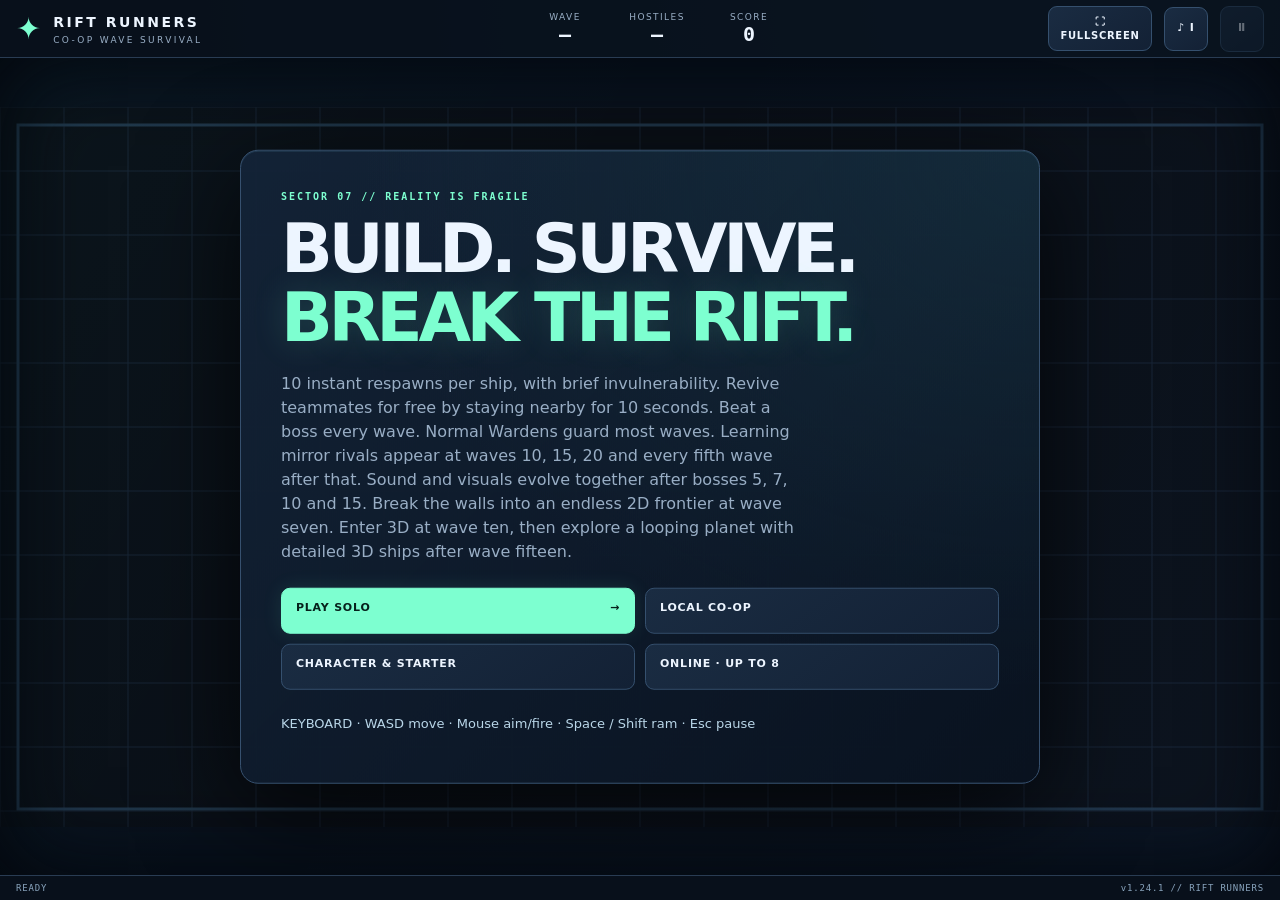
==== index.html @ 8b2f46fc "Restore classic and faceted 2D ship styles (v1.24.1) Restore the original simple neon circular Range" ====
<!doctype html>
<html lang="en">
<head>
  <meta charset="utf-8">
  <meta name="viewport" content="width=device-width,initial-scale=1,viewport-fit=cover">
  <meta name="theme-color" content="#080b12">
  <meta name="description" content="Rift Runners — a peer-to-peer twin-stick wave survival game.">
  <title>Rift Runners</title>
  <link rel="icon" type="image/svg+xml" href="data:image/svg+xml,%3Csvg xmlns='http://www.w3.org/2000/svg' viewBox='0 0 64 64'%3E%3Crect width='64' height='64' rx='14' fill='%23080b12'/%3E%3Cpath d='M32 7 48 25 39 29 51 48 33 40 22 56 23 37 7 32 25 25z' fill='%2368f7c2'/%3E%3C/svg%3E">
  <link rel="stylesheet" href="style.css?v=1.24.1">
</head>
<body>
  <main>
    <header>
      <div class="brand"><span class="mark">✦</span><div><b>RIFT RUNNERS</b><small>CO-OP WAVE SURVIVAL</small></div></div>
      <div class="hud">
        <div><span>WAVE</span><strong id="wave">—</strong></div>
        <div><span>HOSTILES</span><strong id="hostiles">—</strong></div>
        <div><span>SCORE</span><strong id="score">0</strong></div>
      </div>
      <button id="fullscreenBtn" aria-label="Enter fullscreen">⛶ FULLSCREEN</button>
      <button id="soundBtn" aria-label="Mute sound" aria-pressed="true">♪ ON</button>
      <button id="pauseBtn" class="icon" aria-label="Pause">Ⅱ</button>
    </header>

    <section class="stage">
      <canvas id="game" width="1280" height="720" aria-label="Rift Runners game arena"></canvas>
      <div class="scanlines"></div>

      <section id="menu" class="panel menu">
        <p class="eyebrow">SECTOR 07 // REALITY IS FRAGILE</p>
        <h1>BUILD. SURVIVE.<br><em>BREAK THE RIFT.</em></h1>
        <p class="lede">10 instant respawns per ship, with brief invulnerability. Revive teammates for free by staying nearby for 10 seconds. Beat a boss every wave. Normal Wardens guard most waves. Learning mirror rivals appear at waves 10, 15, 20 and every fifth wave after that. Sound and visuals evolve together after bosses 5, 7, 10 and 15. Break the walls into an endless 2D frontier at wave seven. Enter 3D at wave ten, then explore a looping planet with detailed 3D ships after wave fifteen.</p>
        <div class="actions">
          <button class="primary" data-action="solo">PLAY SOLO <span>→</span></button>
          <button data-action="local">LOCAL CO-OP</button>
          <button data-action="armory">CHARACTER & STARTER</button>
          <button data-action="online">ONLINE · UP TO 8</button>
        </div>
        <p class="touch-help">Left thumb: move · Right thumb: aim &amp; fire · Ram forward with a red front shield · 30s cooldown. Landscape recommended.</p><p id="inputHint">KEYBOARD · WASD move · Mouse aim/fire · Space / Shift ram · Esc pause</p><div class="controls"><span><kbd>WASD</kbd> MOVE</span><span><kbd>MOUSE</kbd> AIM + FIRE</span><span><kbd>SPACE</kbd> RAM</span></div>
      </section>

      <section id="armory" class="panel armory hidden">
        <button class="back" data-action="armory-done">← DONE</button>
        <p class="eyebrow">ONE WEAPON. BUILD YOUR RUN.</p><h2 id="armoryTitle">Your character</h2>
        <p id="profileInfo" class="muted"></p><div id="slots"></div>
        <button data-action="skills-preview">PREVIEW SKILL TREE</button>
        <button data-action="armory-player">SWITCH PLAYER (LOCAL)</button>
        <h3>Choose one starter weapon</h3><p class="muted">Find supply crates during waves. Collect green materials and XP, then buy weapons and passive items in the shop. Combine two matching weapons of the same rarity to upgrade them.</p><div id="weaponCards"></div>
      </section>
      <section id="shop" class="panel shop hidden">
        <div class="shop-head"><div><p class="eyebrow">FIELD EXCHANGE // WAVE CLEARED</p><h2 id="shopTitle"></h2></div><strong id="shopWallet"></strong></div>
        <div class="shop-layout">
          <aside class="shop-sidebar">
            <div class="shop-summary"><button data-action="skills" class="skill-entry">✦ SKILL TREE</button><p id="shopHint"></p><div id="levelChoices"></div></div>
            <div class="shop-toolbar"><p id="teamReady" role="status"></p><button id="buyLife">BUY LIFE</button><button id="reroll">REROLL</button><button id="switchShop">SWITCH PLAYER</button><button id="readyShop" class="primary">READY · NEXT WAVE</button></div>
          </aside>
          <div class="shop-browser"><nav class="shop-tabs" aria-label="Shop sections"><button id="tab-offers">MARKET</button><button id="tab-inventory">WEAPONS</button><button id="tab-items">AUGMENTS</button><button id="tab-stats">SHIP STATS</button></nav>
            <div class="shop-scroll">
              <section id="pane-offers"><p class="section-help">Two weapons + two augments. Lock offers to keep them. Effects scale with rarity.</p><div id="offers"></div></section>
              <section id="pane-inventory" class="hidden"><p class="section-help">Match weapon + rarity to combine. Six slots maximum. Full inventory? Matching purchases combine automatically.</p><div id="inventory"></div></section>
              <section id="pane-stats" class="hidden"><p class="section-help">Current stats for your selected ship. Choose level upgrades in the left panel.</p><p id="shopStats"></p></section>
              <section id="pane-items" class="hidden"><p class="section-help">Your installed augments. Bonuses stack up to their listed caps.</p><div id="itemList"></div></section>
            </div>
          </div>
        </div>
      </section>
      <section id="skills" class="panel skill-panel hidden" aria-label="Skill tree">
        <div class="tree-head"><button data-action="skill-close">← BACK</button><b>CONSTELLATION</b><strong id="treePoints"></strong><button id="treeZoomOut" aria-label="Zoom out">−</button><button id="treeZoomIn" aria-label="Zoom in">+</button><button id="treeCenter">CENTER</button></div>
        <div class="tree-layout"><div id="treeMap" tabindex="0" aria-label="Pan the skill tree"><div id="treeSpace"><div id="treeWorld"><svg id="treeLines" viewBox="0 0 1200 960" aria-hidden="true"></svg></div></div></div>
        <aside class="tree-detail"><p class="eyebrow">CHOOSE YOUR PATH</p><h2 id="treeName"></h2><p id="treeDescription"></p><p id="treeRequirement"></p><button id="treeUnlock" class="primary">UNLOCK</button><p id="treeHint" class="small-print"></p></aside></div>
      </section>
      <div id="loadoutHud" aria-live="off"></div>
      <div id="bossHud" class="hidden"><b id="bossName">RIFT WARDEN</b><progress id="bossBar" value="1" max="1" aria-label="Boss health"></progress></div>
      <section id="lobby" class="panel lobby hidden">
        <button class="back" data-action="back">← BACK</button>
        <p class="eyebrow">DIRECT LINK</p><h2>Up to 8-player co-op</h2>
        <p class="muted">Share one room password with up to seven friends. The host taps START RUN when everyone is here.</p>
        <label class="room-label" for="roomPassword">Room password</label>
        <input id="roomPassword" autocomplete="off" autocapitalize="none" spellcheck="false" maxlength="64" placeholder="Host generates one, or enter your friend's">
        <div class="role-pick">
          <button class="primary" data-action="host">HOST ROOM</button>
          <button data-action="join">JOIN ROOM</button>
          <button data-action="copy">COPY</button>
        </div>
        <p id="crewList" class="muted" aria-live="polite"></p><button id="startRoom" class="primary hidden" data-action="start-room">START RUN</button>
        <p id="netStatus" class="status" role="status" aria-live="polite">Choose Host or Join.</p>
        <pre id="netDetails" style="font:12px/1.5 monospace;white-space:pre-wrap;max-height:90px;overflow:auto" aria-live="polite"></pre><p class="muted small-print">Use a game-only password, never an account password. Join before the run starts. If disconnected, choose JOIN ROOM with the same password in this tab to reclaim your ship. Host migration is automatic while teammates remain online. PeerJS provides matchmaking; browsers connect using WebRTC. Some networks may still block the connection.</p>
      </section>

      <section id="upgrade" class="panel upgrade hidden"><p class="eyebrow">WAVE CLEARED</p><h2>Choose an upgrade</h2><p id="upgradeHint"></p><div id="cards"></div></section>
      <section id="gameover" class="panel gameover hidden"><p class="eyebrow">SIGNAL LOST</p><h2>Run over</h2><p id="finalScore"></p><button class="primary" data-action="restart">RUN IT BACK</button><button data-action="back">MAIN MENU</button></section>
      <div id="respawnControls" class="respawn-controls hidden"></div>
      <div id="toast" class="toast hidden"></div>
      <div id="touch" class="touch hidden"><div class="stick" id="moveStick" aria-label="Movement stick"><i></i><span>MOVE</span></div><div class="stick fire" id="aimStick" aria-label="Aim and fire stick"><i></i><span>AIM / FIRE</span></div><button id="dashTouch">RAM</button></div>
    </section>
    <footer><span id="mode">READY</span><span>v1.24.1 // RIFT RUNNERS</span></footer>
  </main>
  <script src="skill-tree.js?v=1.24.1"></script>
  <script src="skill-ui.js?v=1.24.1"></script>
  <script src="sphere-world.js?v=1.24.1"></script>
  <script src="progression.js?v=1.24.1"></script>
  <script src="rift-frontier.js?v=1.24.1"></script>
  <script src="rift-visuals.js?v=1.24.1"></script>
  <script src="rift-models.js?v=1.24.1"></script>
  <script src="rift-3d.js?v=1.24.1"></script>
  <script src="fullscreen.js?v=1.24.1"></script>
  <script src="gamepad.js?v=1.24.1"></script>
  <script src="network-visuals.js?v=1.24.1"></script>
  <script src="arcade-feedback.js?v=1.24.1"></script>
  <script src="combat-grid.js?v=1.24.1"></script>
  <script src="game.js?v=1.24.1"></script>
</body>
</html>
---- style.css ----
/* Afterburn interface: safe areas, independent scrolling, landscape-first shop. */
:root{--bg:#070b13;--panel:#0e1929;--line:#293c53;--mint:#7dffd0;--cyan:#69cfff;--muted:#99aec5;--text:#edf5ff;--amber:#ffd180;--red:#ff637d;color-scheme:dark}
*{box-sizing:border-box}html,body{margin:0;height:100%;overflow:hidden;background:var(--bg);color:var(--text);font-family:Inter,ui-sans-serif,system-ui,sans-serif}
body{height:100dvh;overscroll-behavior:none}main{width:100%;height:100%;display:flex;flex-direction:column;background:radial-gradient(ellipse at 80% 0,#163146,transparent 65%)}
header,footer{display:flex;align-items:center;flex:none;gap:12px;padding-left:max(16px,env(safe-area-inset-left));padding-right:max(16px,env(safe-area-inset-right));background:#08111ce8;border-bottom:1px solid var(--line)}
header{height:58px}.brand{display:flex;gap:12px;align-items:center;min-width:250px}.mark{color:var(--mint);font-size:30px}.brand b{letter-spacing:.18em;font-size:14px}.brand small{display:block;font-size:9px;letter-spacing:.26em;color:var(--muted);margin-top:4px}.hud{flex:1;display:flex;justify-content:center;gap:36px}.hud div{text-align:center;min-width:56px}.hud span{display:block;font-size:9px;color:var(--muted);letter-spacing:.16em}.hud strong{font:700 20px ui-monospace,monospace}.icon{padding:0;width:44px;height:44px}
footer{height:25px;border-top:1px solid var(--line);border-bottom:0;justify-content:space-between;font:9px ui-monospace,monospace;color:#89a4bd;letter-spacing:.09em}
.stage{position:relative;flex:1;min-height:0;overflow:hidden;background:#09121e}canvas{position:absolute;inset:0;width:100%;height:100%;object-fit:contain;touch-action:none;cursor:crosshair}.scanlines{position:absolute;inset:0;pointer-events:none;background:linear-gradient(120deg,#40ffd006,transparent 40%,#548aff08);box-shadow:inset 0 0 90px #02060c}
.panel{position:absolute;z-index:3;left:50%;top:50%;transform:translate(-50%,-50%);width:min(680px,94%);max-height:calc(100% - 20px);overflow-y:auto;padding:28px;border:1px solid #36506e;border-radius:18px;background:linear-gradient(135deg,#132337f5,#09121ffb);box-shadow:0 25px 100px #000b,inset 0 1px #7fd8ff20;scrollbar-width:thin;scrollbar-color:#52718a #0b1522}
h1,h2,h3,p{margin-top:0}h2{font-size:28px;margin-bottom:12px;letter-spacing:-.04em}h3{font-size:15px}p{line-height:1.5}.eyebrow{color:var(--mint);font:700 10px ui-monospace,monospace;letter-spacing:.2em;margin-bottom:12px}.muted,.lede,.section-help{color:var(--muted)}.small-print,.section-help{font-size:12px}.menu{width:min(800px,94%);padding:40px;background:radial-gradient(ellipse at 100% 0,#265b6940,transparent 60%),linear-gradient(135deg,#132337f5,#09121ffb)}.menu h1{font-size:clamp(32px,5.4vw,68px);line-height:1.02;letter-spacing:-.065em;margin:12px 0 20px}.menu h1 em{font-style:normal;color:var(--mint);text-shadow:0 0 35px #75ffd22b}.lede{max-width:520px}.actions{display:grid;grid-template-columns:1fr 1fr;gap:10px;margin:24px 0}.actions button{text-align:left;display:flex;justify-content:space-between}
button{min-height:46px;border:1px solid #35506e;border-radius:9px;padding:12px 14px;background:linear-gradient(145deg,#1a2c42,#132135);color:var(--text);font:700 11px/1.35 system-ui;letter-spacing:.07em;cursor:pointer;touch-action:manipulation}button:hover{border-color:var(--mint);background:#1c3a43}button:focus-visible,summary:focus-visible{outline:2px solid var(--cyan);outline-offset:2px}button:disabled{opacity:.4;cursor:default}button.primary{color:#06211b;background:var(--mint);border-color:var(--mint);box-shadow:0 0 20px #67ffd01a}.selected{border-color:var(--mint)!important;background:#184039!important}.back{background:transparent;border:0;min-height:44px;padding:8px 0;margin-bottom:8px}.controls{display:flex;gap:20px;color:var(--muted);font-size:10px}.controls kbd{color:var(--text);padding:4px;border:1px solid #35506e;border-radius:4px}.touch-help{display:none;color:var(--muted);font-size:12px}.hidden{display:none!important}
.armory{width:min(980px,95%)}#slots,#weaponCards{display:grid;grid-template-columns:repeat(2,minmax(0,1fr));gap:10px;margin:12px 0 18px}#slots button,#weaponCards button{text-align:left;min-height:72px}#slots span,#slots small,#weaponCards span{display:block;margin-top:6px;line-height:1.4;font-weight:400;color:var(--muted)}#slots small{font-size:10px}#weaponCards b{display:block}
.room-label{display:block;font-size:13px;margin-bottom:8px}#roomPassword{width:100%;min-height:48px;padding:12px;border:1px solid #52718a;border-radius:9px;background:#07111d;color:var(--mint);font:16px ui-monospace,monospace}.role-pick{display:flex;gap:8px;flex-wrap:wrap;margin:14px 0}.role-pick button{flex:1}.status{color:var(--amber);border-left:2px solid var(--amber);padding-left:12px;font-size:14px}.gameover{text-align:center}.gameover button{margin:5px}
.shop{width:min(1100px,96%);height:min(760px,calc(100% - 20px));padding:0;overflow:hidden;display:flex;flex-direction:column}.shop-head{display:flex;align-items:center;justify-content:space-between;gap:12px;padding:18px 22px;background:#15283e;border-bottom:1px solid var(--line);flex:none}.shop-head h2{font-size:23px;margin:0}.shop-head .eyebrow{margin:0 0 6px;font-size:9px}#shopWallet{font:700 25px ui-monospace,monospace;color:var(--mint);white-space:nowrap}.shop-layout{display:grid;grid-template-columns:240px minmax(0,1fr);flex:1;min-height:0}.shop-sidebar{display:flex;flex-direction:column;min-height:0;background:#0b1726;border-right:1px solid var(--line)}.shop-summary{flex:1;min-height:0;overflow:auto;padding:16px}#shopHint{font-size:12px;color:#b9cde0}details{font-size:11px;margin-bottom:12px}summary{min-height:40px;display:flex;align-items:center;cursor:pointer;color:var(--cyan);letter-spacing:.1em}#shopStats{font:11px/1.7 ui-monospace,monospace;color:var(--muted)}
#levelChoices{display:grid;gap:8px}#levelChoices button{font-size:11px;line-height:1.45;text-align:left;border-color:#467d73}.shop-toolbar{flex:none;display:grid;grid-template-columns:1fr 1fr;gap:6px;padding:10px;border-top:1px solid var(--line);background:#12233a}#teamReady{grid-column:1/-1;margin:0;color:var(--cyan);font-size:10px}#readyShop{grid-column:1/-1}.shop-toolbar button{padding:8px;font-size:10px}.shop-browser{display:flex;flex-direction:column;min-height:0}.shop-tabs{display:flex;padding:10px 14px;gap:8px;background:#0c1726;flex:none;border-bottom:1px solid var(--line)}.shop-tabs button{flex:1}.shop-scroll{overflow-y:auto;padding:16px;min-height:0;flex:1;scrollbar-width:thin}.section-help{margin-bottom:12px}#offers,#inventory,#itemList{display:grid;grid-template-columns:repeat(2,minmax(0,1fr));gap:10px}.shop-card{position:relative;min-width:0;background:linear-gradient(145deg,#1a2d43,#101d2e);border:1px solid #36506e;border-top-width:3px;border-radius:10px;padding:14px;line-height:1.6;font-size:12px}.shop-card p{margin:0 0 12px;min-height:54px;white-space:normal}.shop-card button{margin:2px;padding:9px;font-size:10px}.shop-card button:first-of-type{color:var(--mint)}#pane-items .shop-card{min-height:95px}
#loadoutHud{position:absolute;top:8px;left:50%;transform:translateX(-50%);max-width:calc(100% - 32px);padding:7px 12px;border:1px solid #3a59755c;border-radius:20px;background:#06101cdc;color:#d2e9f7;font:11px ui-monospace,monospace;white-space:nowrap;pointer-events:none;z-index:2}#loadoutHud:empty{display:none}#bossHud{position:absolute;top:46px;left:30%;width:40%;text-align:center;color:#ffb0da;font:10px system-ui;pointer-events:none;z-index:2;padding:7px;background:#1d0e25d9;border-radius:7px}#bossBar{display:block;width:100%;height:8px;margin-top:5px;accent-color:#ff6bdd}#bossBar::-webkit-progress-value{background:#ff6bdd}#bossBar::-webkit-progress-bar{background:#332139}
.touch{display:none;position:absolute;inset:0;pointer-events:none;z-index:2}.stick{position:absolute;left:max(22px,env(safe-area-inset-left));bottom:max(18px,env(safe-area-inset-bottom));width:112px;height:112px;border:1px solid #7dffd06b;border-radius:50%;background:radial-gradient(circle,#18384c99,#0c1b3380);box-shadow:inset 0 0 25px #67ffd015;pointer-events:auto;touch-action:none;user-select:none}.stick.fire{left:auto;right:max(22px,env(safe-area-inset-right));border-color:#69cfff7a}.stick i{position:absolute;width:40%;height:40%;left:30%;top:30%;border-radius:50%;background:#91d8e85c;border:1px solid #9cfff773;pointer-events:none}.stick span{position:absolute;top:calc(100% + 3px);left:0;width:100%;text-align:center;color:#a4c5d5;font:8px system-ui;letter-spacing:.14em;pointer-events:none}#dashTouch{position:absolute;right:max(46px,env(safe-area-inset-right));bottom:150px;width:64px;height:48px;padding:0;pointer-events:auto;touch-action:none;color:var(--cyan);background:#0f293bdf}.toast{position:absolute;bottom:24px;left:50%;transform:translateX(-50%);padding:12px;background:#10293a;border:1px solid var(--mint);z-index:5}
@media(any-pointer:coarse){.touch.active{display:block!important}.touch-help{display:block}.controls{display:none}}
@media(max-width:700px) and (orientation:portrait){header{padding-inline:10px}.brand{min-width:0}.brand small,.mark{display:none}.brand b{font-size:10px}.hud{gap:6px}.hud div{min-width:42px}.hud div:nth-child(2){display:none}.shop-head{padding:10px}.shop-head h2{font-size:17px}.shop-layout{grid-template-columns:1fr;grid-template-rows:auto minmax(0,1fr)}.shop-sidebar{display:grid;grid-template-columns:1fr 145px;max-height:180px;border-right:0;border-bottom:1px solid var(--line)}.shop-summary{padding:10px}.shop-toolbar{border-top:0}.shop-tabs{padding:6px}.shop-scroll{padding:10px}#offers,#inventory,#itemList{grid-template-columns:1fr}#loadoutHud{font-size:9px}#bossHud{left:18%;width:64%}footer{font-size:8px}.panel{padding:18px}.shop{padding:0}}
@media(orientation:landscape) and (max-height:540px){header{height:38px;padding-inline:max(12px,env(safe-area-inset-left));gap:10px}.brand{min-width:150px}.brand b{font-size:11px}.brand small,.mark{display:none}.hud{gap:24px}.hud strong{font-size:16px}.hud span{font-size:8px}.icon{min-height:32px;height:32px;width:38px}footer{height:16px;font-size:8px;padding-bottom:env(safe-area-inset-bottom)}.panel{max-height:calc(100% - 8px);border-radius:12px;padding:16px 22px}.menu{display:grid;grid-template-columns:1fr 1fr;column-gap:24px;width:min(950px,96%);align-items:center}.menu .eyebrow{grid-column:1;margin-bottom:6px}.menu h1{grid-column:1;font-size:clamp(26px,4.5vw,42px);margin:0;grid-row:2}.menu .lede{grid-column:1;font-size:11px;margin:8px 0}.menu .actions{grid-column:2;grid-row:1/4;margin:0;gap:8px}.menu .actions button{min-height:48px;padding:10px;font-size:10px}.menu .controls,.menu .touch-help{grid-column:1/-1;font-size:10px;margin:8px 0 0}.shop{padding:0;height:calc(100% - 8px);width:calc(100% - max(16px,env(safe-area-inset-left)) - max(16px,env(safe-area-inset-right)))}.shop-head{padding:8px 12px}.shop-head h2{font-size:16px}.shop-head .eyebrow{font-size:8px;margin-bottom:3px}#shopWallet{font-size:20px}.shop-layout{grid-template-columns:190px minmax(0,1fr)}.shop-summary{padding:9px}#shopHint{font-size:10px;margin-bottom:5px}summary{min-height:32px}.shop-toolbar{padding:6px}.shop-toolbar button{min-height:42px}.shop-tabs{padding:5px 8px;gap:6px}.shop-tabs button{min-height:40px;font-size:10px}.shop-scroll{padding:8px}.section-help{font-size:10px;margin-bottom:8px}.shop-card{padding:9px;font-size:11px}.shop-card p{min-height:40px;margin-bottom:6px}.shop-card button{min-height:42px;padding:7px}#offers,#inventory,#itemList{gap:8px}#levelChoices button{min-height:44px;padding:7px;font-size:10px}.stick{width:88px;height:88px;bottom:max(14px,env(safe-area-inset-bottom))}.stick.fire{right:max(18px,env(safe-area-inset-right))}.stick:not(.fire){left:max(18px,env(safe-area-inset-left))}#dashTouch{bottom:112px;right:max(34px,env(safe-area-inset-right));width:58px;height:44px;min-height:44px}#loadoutHud{top:4px;padding:4px 10px;font-size:9px}#bossHud{top:30px;left:34%;width:32%;font-size:9px;padding:4px}.armory{width:96%}.armory #slots{grid-template-columns:repeat(4,minmax(0,1fr))}.armory #weaponCards{grid-template-columns:repeat(5,minmax(0,1fr))}.armory #slots button,.armory #weaponCards button{padding:9px;font-size:10px}.armory p{font-size:11px}.armory h2{font-size:20px}.lobby{width:min(800px,94%)}.lobby h2{font-size:20px}.lobby .muted{font-size:11px}.lobby .small-print{font-size:10px}}
@media(prefers-reduced-motion:reduce){*{scroll-behavior:auto!important}}
.edition-link{display:inline-flex;align-items:center;min-height:44px;color:#9acfff;font:700 10px system-ui;letter-spacing:.08em;text-decoration:none}.edition-link:hover{color:#d7f8ff}.edition-links{display:flex;gap:20px;flex-wrap:wrap}.rift-evolved header,.rift-evolved footer{background:linear-gradient(90deg,#142c43,#281b40);border-color:#8e8eff77}.rift-evolved .panel{border-color:#9ba3ff;background:linear-gradient(130deg,#19314cf5,#261b3efb)}.rift-evolved .shop-head{background:linear-gradient(90deg,#21455c,#382953)}.rift-evolved .shop-card{box-shadow:inset 0 0 24px #a4d9ff0b}.rift-evolved .stick{border-color:#bad3ff;box-shadow:0 0 18px #82b4ff30}.rift-evolved #loadoutHud{border-color:#bfaaff88;color:#d2f9ff}.rift-evolved .brand b{color:#cbeeff}@media(orientation:landscape) and (max-height:540px){.menu>.edition-link,.menu>.edition-links{grid-column:1/-1;margin-top:3px}.edition-link{min-height:32px;font-size:9px}.edition-links{gap:16px}}
/* Keep all shop sections reachable on short, touch-screen viewports. */
.shop-tabs button{min-width:0;padding-inline:6px;min-height:44px;font-size:10px}
.shop-summary,.shop-scroll{touch-action:pan-y;overscroll-behavior:contain}
#pane-stats #shopStats{font-size:14px;line-height:2;color:var(--text);overflow-wrap:anywhere}
#crewList{font-size:12px;max-height:76px;overflow-y:auto;line-height:1.7;margin:8px 0;touch-action:pan-y}#startRoom{width:100%;margin-bottom:10px;min-height:44px}.toast{max-width:calc(100% - 24px);width:max-content;text-align:center;font-size:12px;pointer-events:none}#teamReady{overflow-wrap:anywhere}
#skills.skill-panel{width:96%;height:calc(100% - 10px);padding:0;overflow:hidden;display:flex;flex-direction:column}.tree-head{display:flex;align-items:center;gap:8px;padding:8px;border-bottom:1px solid var(--line)}.tree-head b{font-size:12px;color:var(--mint)}.tree-head strong{margin-left:auto;font:12px monospace;white-space:nowrap}.tree-head button{padding:8px;min-width:44px;min-height:44px}.tree-layout{display:flex;min-height:0;flex:1}#treeMap{flex:1;min-width:0;overflow:auto;touch-action:pan-x pan-y;overscroll-behavior:contain;background:radial-gradient(ellipse,#152e45,#070d1a)}#treeSpace{position:relative}#treeWorld{position:absolute;left:0;top:0;width:1200px;height:960px;transform-origin:0 0}#treeLines{position:absolute;width:1200px;height:960px;pointer-events:none}#treeLines line{stroke:#364f69;stroke-width:4}#treeLines line.owned{stroke:#91ffd5;filter:drop-shadow(0 0 4px #7dffd0)}.tree-node{position:absolute;width:64px;height:64px;min-height:64px;border-radius:50%;padding:0;font-size:26px;border:2px solid #4f6176;background:#111c2e;color:#8297b0;touch-action:pan-x pan-y}.tree-node.ability{border-radius:16px;outline:3px solid #46576e}.tree-node.available{border-color:var(--node-color);color:var(--node-color);box-shadow:0 0 18px #75cfff33}.tree-node.owned{background:#1b5048;color:#e8fff5;border-color:var(--mint);box-shadow:0 0 18px #7dffd044}.tree-node.chosen{outline:3px solid white;outline-offset:5px}.tree-detail{width:260px;padding:18px;overflow:auto;border-left:1px solid var(--line);background:#0c192a}.tree-detail h2{font-size:22px}.tree-detail p{font-size:12px;line-height:1.6}.tree-detail button{width:100%;margin-bottom:14px}.skill-entry{width:100%;margin-bottom:10px;border-color:#9f82d5;color:#e6c6ff}@media(orientation:landscape) and (max-height:540px){.tree-head{padding:4px;gap:5px}.tree-head b{display:none}.tree-detail{width:190px;padding:10px}.tree-detail h2{font-size:17px}.tree-detail p{font-size:10px;margin-bottom:8px}}@media(orientation:portrait) and (max-width:700px){.tree-head b{display:none}.tree-head{gap:3px;padding:4px}.tree-head button{font-size:9px}.tree-layout{flex-direction:column}.tree-detail{width:100%;max-height:230px;border-left:0;border-top:1px solid var(--line);padding:12px}#treeMap{min-height:170px}.tree-detail h2{font-size:18px;margin-bottom:6px}}

/* Level choices use the whole panel before the market becomes available. */
.shop.level-pending .shop-browser{display:none}
.shop.level-pending .shop-layout{display:flex}
.shop.level-pending .shop-sidebar{width:100%;border:0}
.shop.level-pending .shop-summary{padding:18px 24px}
.shop.level-pending #shopHint{font-size:18px;color:#e5f5ff;margin:4px 0 16px}
.shop.level-pending #levelChoices{grid-template-columns:repeat(3,minmax(0,1fr));gap:14px}
.shop.level-pending #levelChoices button{font-size:18px;line-height:1.5;min-height:110px;padding:18px;background:linear-gradient(135deg,#205246,#17324d);border:2px solid #76d8bc}
.shop.level-pending .skill-entry{width:auto;float:right;margin-left:12px;font-size:14px}
.shop.level-pending .shop-toolbar{display:none}
#fullscreenBtn{margin-left:auto;min-height:44px;padding:8px;font-size:11px}#fullscreenBtn[hidden]{display:none!important}
:fullscreen main{width:100%;height:100dvh;max-width:none;margin:0;border:0}
@media(orientation:landscape) and (max-height:540px){
 .shop.level-pending .shop-summary{padding:10px 14px}
 .shop.level-pending #shopHint{font-size:16px;margin-bottom:10px}
 .shop.level-pending #levelChoices button{font-size:16px;min-height:100px;padding:12px}
 .shop.level-pending .skill-entry{font-size:12px;min-height:44px}
 .tree-detail p{font-size:13px}.tree-detail h2{font-size:20px}
 #fullscreenBtn{font-size:10px;min-height:32px}.brand{min-width:0}
}
@media(orientation:portrait) and (max-width:700px){
 .shop.level-pending .shop-sidebar{display:flex;max-height:none}
 .shop.level-pending #levelChoices{grid-template-columns:1fr}
 .shop.level-pending #levelChoices button{min-height:80px;font-size:18px}
 .shop.level-pending .skill-entry{float:none;width:100%}
 #fullscreenBtn{font-size:9px}.hud{gap:4px}
}

#inputHint{font-size:13px;line-height:1.6;color:#b9d6e8;grid-column:1/-1;margin:8px 0}
.menu .controls{display:none}
html[data-input="gamepad"] .touch,html[data-input="keyboard"] .touch{display:none!important}
html[data-input="gamepad"] button:focus{outline:3px solid #fff;outline-offset:3px;box-shadow:0 0 20px #7dffd066}
@media(any-pointer:coarse){html:not([data-input="gamepad"]):not([data-input="keyboard"]) #inputHint{display:none}}
@media(orientation:landscape) and (max-height:540px){#inputHint{font-size:11px;margin:5px 0}}

.respawn-controls{position:absolute;z-index:35;bottom:90px;left:50%;transform:translateX(-50%);width:min(94%,560px);display:grid;gap:6px;padding:10px;background:#091825ed;border:1px solid #68f7c2;border-radius:12px;text-align:center}.respawn-controls button{min-height:48px;background:#68f7c2;color:#061820;font-weight:800;font-size:15px}.respawn-controls span{color:#d2e7ed;font-size:13px}.respawn-controls.hidden{display:none}

#soundBtn{flex:none;min-width:44px;min-height:44px;padding:7px;font-size:11px} @media(orientation:landscape) and (max-height:540px){#soundBtn{min-height:32px;font-size:10px}} @media(max-width:420px){header{gap:5px}.brand b{letter-spacing:.04em}#fullscreenBtn{font-size:8px;padding:4px}.hud div{min-width:30px}#soundBtn{font-size:10px;padding:4px}}

/* Keep Safari rotation text sizing stable and prevent gameplay/menu double-tap zoom. */
html{-webkit-text-size-adjust:100%;text-size-adjust:100%}
main{touch-action:pan-x pan-y;min-width:0}
.shop-head h2,.shop-summary,.shop-sidebar,.shop-head{min-width:0;overflow-wrap:anywhere}
.shop-summary{overflow-x:hidden}
#levelChoices button{width:100%;min-width:0;white-space:normal;overflow-wrap:anywhere;touch-action:pan-y}
#fullscreenBtn{flex-shrink:0;max-width:104px;font-size:10px;padding:8px}
@media(max-width:700px) and (orientation:portrait){
 header{gap:6px}.brand{flex:1;min-width:0}.hud{flex:0;gap:4px}
 .shop.level-pending .shop-summary{padding:12px}
 .shop.level-pending #levelChoices{gap:10px}
 .shop.level-pending #levelChoices button{font-size:16px;min-height:72px;padding:12px}
 .shop.level-pending #shopHint{font-size:16px}
}

.ship-preview{display:block;width:100%;height:80px;fill:#153246;stroke:#7dffd0;stroke-width:2}.ship-preview path{fill:#d8ffff;stroke:none}#slots button:disabled .ship-preview{stroke:#7890a5}#slots button.selected .ship-preview{filter:drop-shadow(0 0 6px #7dffd088)}
.shop.level-pending .skill-entry{margin-left:0}
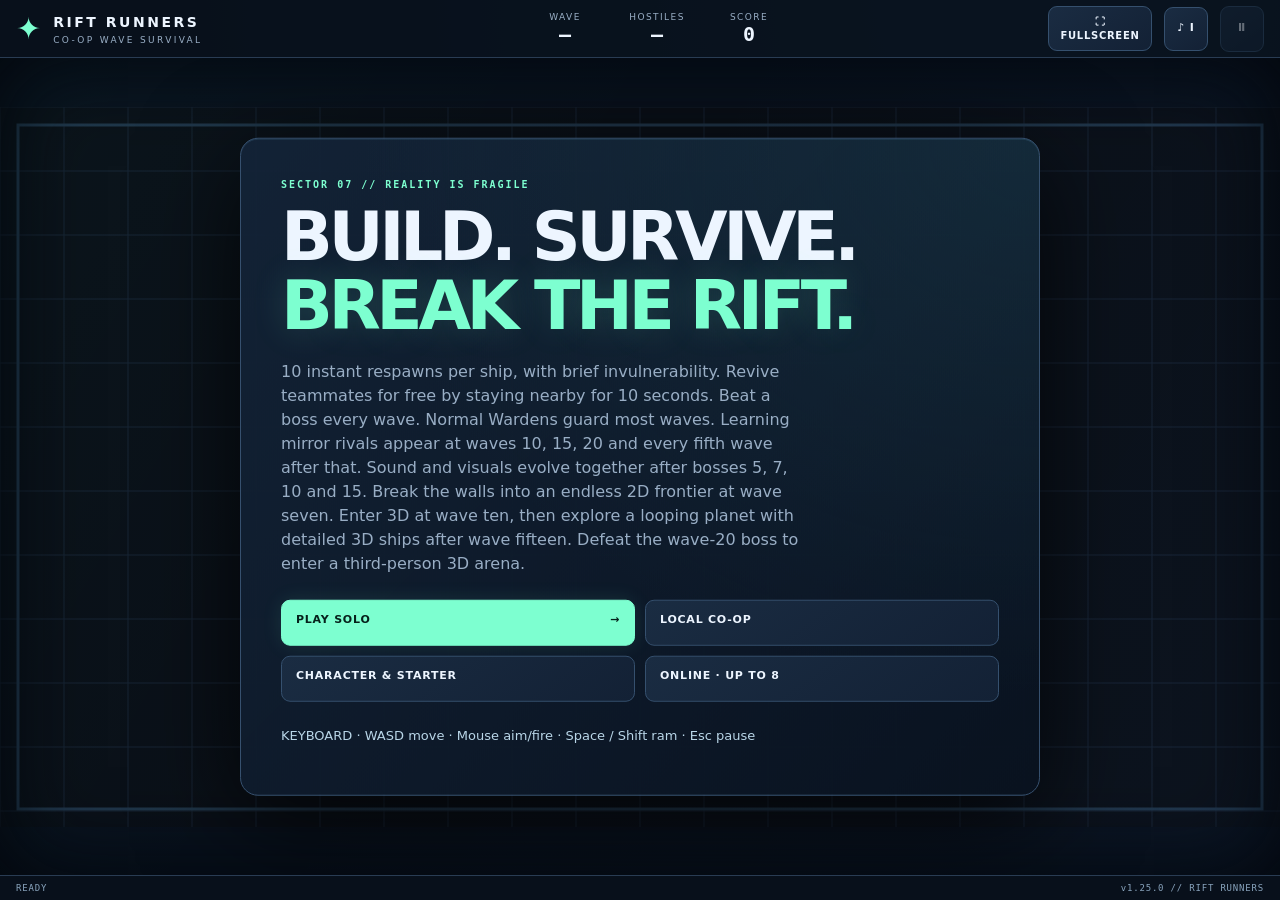
==== commit cb06fff6: "Unlock third-person 3D arena after wave 20 (v1.25.0) Add a perspective chase camera and world-space " ====
--- a/index.html
+++ b/index.html
@@ -7,7 +7,7 @@
   <meta name="description" content="Rift Runners — a peer-to-peer twin-stick wave survival game.">
   <title>Rift Runners</title>
   <link rel="icon" type="image/svg+xml" href="data:image/svg+xml,%3Csvg xmlns='http://www.w3.org/2000/svg' viewBox='0 0 64 64'%3E%3Crect width='64' height='64' rx='14' fill='%23080b12'/%3E%3Cpath d='M32 7 48 25 39 29 51 48 33 40 22 56 23 37 7 32 25 25z' fill='%2368f7c2'/%3E%3C/svg%3E">
-  <link rel="stylesheet" href="style.css?v=1.24.1">
+  <link rel="stylesheet" href="style.css?v=1.25.0">
 </head>
 <body>
   <main>
@@ -30,7 +30,7 @@
       <section id="menu" class="panel menu">
         <p class="eyebrow">SECTOR 07 // REALITY IS FRAGILE</p>
         <h1>BUILD. SURVIVE.<br><em>BREAK THE RIFT.</em></h1>
-        <p class="lede">10 instant respawns per ship, with brief invulnerability. Revive teammates for free by staying nearby for 10 seconds. Beat a boss every wave. Normal Wardens guard most waves. Learning mirror rivals appear at waves 10, 15, 20 and every fifth wave after that. Sound and visuals evolve together after bosses 5, 7, 10 and 15. Break the walls into an endless 2D frontier at wave seven. Enter 3D at wave ten, then explore a looping planet with detailed 3D ships after wave fifteen.</p>
+        <p class="lede">10 instant respawns per ship, with brief invulnerability. Revive teammates for free by staying nearby for 10 seconds. Beat a boss every wave. Normal Wardens guard most waves. Learning mirror rivals appear at waves 10, 15, 20 and every fifth wave after that. Sound and visuals evolve together after bosses 5, 7, 10 and 15. Break the walls into an endless 2D frontier at wave seven. Enter 3D at wave ten, then explore a looping planet with detailed 3D ships after wave fifteen. Defeat the wave-20 boss to enter a third-person 3D arena.</p>
         <div class="actions">
           <button class="primary" data-action="solo">PLAY SOLO <span>→</span></button>
           <button data-action="local">LOCAL CO-OP</button>
@@ -94,21 +94,22 @@
       <div id="toast" class="toast hidden"></div>
       <div id="touch" class="touch hidden"><div class="stick" id="moveStick" aria-label="Movement stick"><i></i><span>MOVE</span></div><div class="stick fire" id="aimStick" aria-label="Aim and fire stick"><i></i><span>AIM / FIRE</span></div><button id="dashTouch">RAM</button></div>
     </section>
-    <footer><span id="mode">READY</span><span>v1.24.1 // RIFT RUNNERS</span></footer>
+    <footer><span id="mode">READY</span><span>v1.25.0 // RIFT RUNNERS</span></footer>
   </main>
-  <script src="skill-tree.js?v=1.24.1"></script>
-  <script src="skill-ui.js?v=1.24.1"></script>
-  <script src="sphere-world.js?v=1.24.1"></script>
-  <script src="progression.js?v=1.24.1"></script>
-  <script src="rift-frontier.js?v=1.24.1"></script>
-  <script src="rift-visuals.js?v=1.24.1"></script>
-  <script src="rift-models.js?v=1.24.1"></script>
-  <script src="rift-3d.js?v=1.24.1"></script>
-  <script src="fullscreen.js?v=1.24.1"></script>
-  <script src="gamepad.js?v=1.24.1"></script>
-  <script src="network-visuals.js?v=1.24.1"></script>
-  <script src="arcade-feedback.js?v=1.24.1"></script>
-  <script src="combat-grid.js?v=1.24.1"></script>
-  <script src="game.js?v=1.24.1"></script>
+  <script src="skill-tree.js?v=1.25.0"></script>
+  <script src="skill-ui.js?v=1.25.0"></script>
+  <script src="sphere-world.js?v=1.25.0"></script>
+  <script src="progression.js?v=1.25.0"></script>
+  <script src="rift-frontier.js?v=1.25.0"></script>
+  <script src="rift-visuals.js?v=1.25.0"></script>
+  <script src="rift-models.js?v=1.25.0"></script>
+  <script src="third-person.js?v=1.25.0"></script>
+  <script src="rift-3d.js?v=1.25.0"></script>
+  <script src="fullscreen.js?v=1.25.0"></script>
+  <script src="gamepad.js?v=1.25.0"></script>
+  <script src="network-visuals.js?v=1.25.0"></script>
+  <script src="arcade-feedback.js?v=1.25.0"></script>
+  <script src="combat-grid.js?v=1.25.0"></script>
+  <script src="game.js?v=1.25.0"></script>
 </body>
 </html>
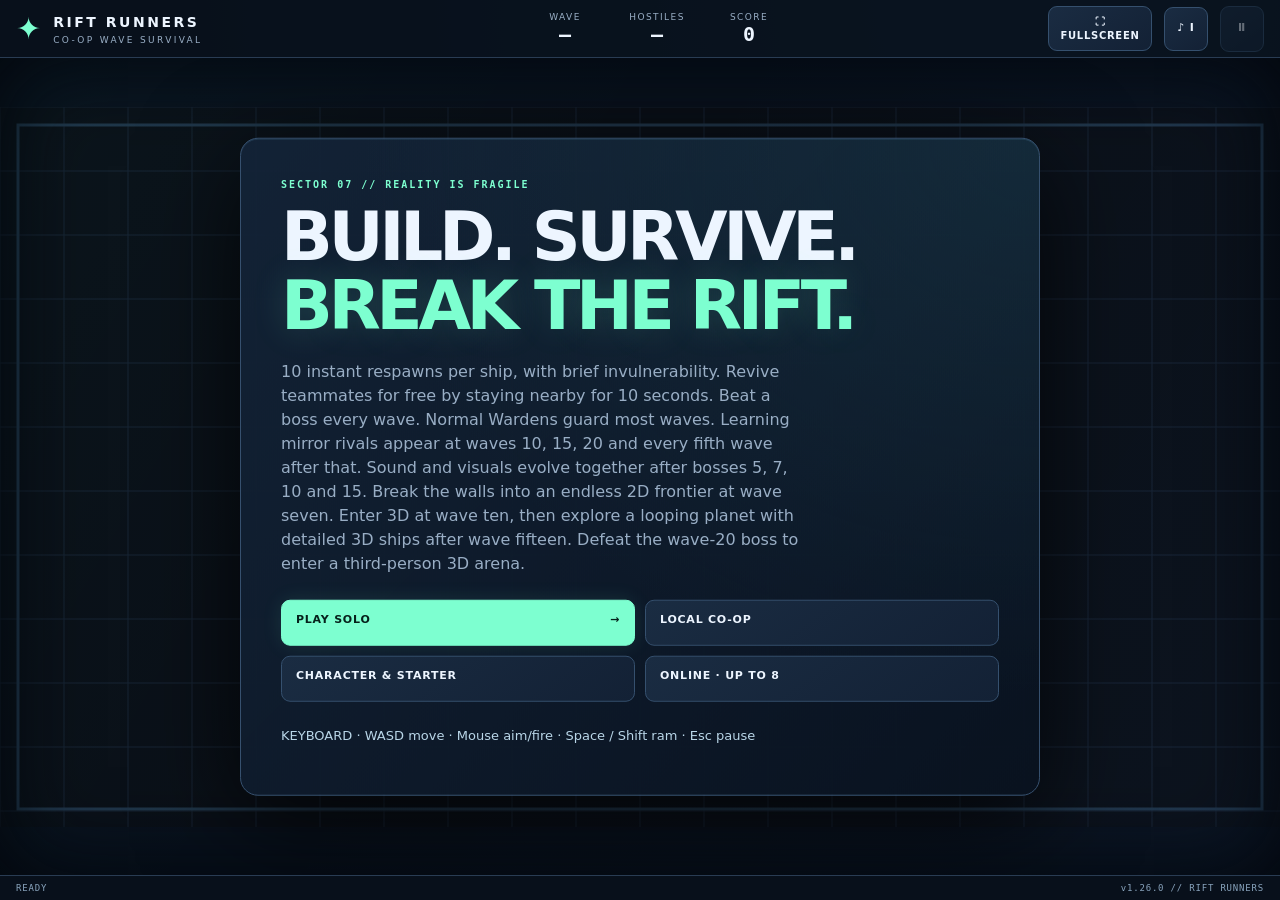
==== commit 84e78b1c: "Add enemy roles and tactical movement (v1.26.0) Add wave-gated skirmishers, ring bombers and repair " ====
--- a/index.html
+++ b/index.html
@@ -7,7 +7,7 @@
   <meta name="description" content="Rift Runners — a peer-to-peer twin-stick wave survival game.">
   <title>Rift Runners</title>
   <link rel="icon" type="image/svg+xml" href="data:image/svg+xml,%3Csvg xmlns='http://www.w3.org/2000/svg' viewBox='0 0 64 64'%3E%3Crect width='64' height='64' rx='14' fill='%23080b12'/%3E%3Cpath d='M32 7 48 25 39 29 51 48 33 40 22 56 23 37 7 32 25 25z' fill='%2368f7c2'/%3E%3C/svg%3E">
-  <link rel="stylesheet" href="style.css?v=1.25.0">
+  <link rel="stylesheet" href="style.css?v=1.26.0">
 </head>
 <body>
   <main>
@@ -94,22 +94,22 @@
       <div id="toast" class="toast hidden"></div>
       <div id="touch" class="touch hidden"><div class="stick" id="moveStick" aria-label="Movement stick"><i></i><span>MOVE</span></div><div class="stick fire" id="aimStick" aria-label="Aim and fire stick"><i></i><span>AIM / FIRE</span></div><button id="dashTouch">RAM</button></div>
     </section>
-    <footer><span id="mode">READY</span><span>v1.25.0 // RIFT RUNNERS</span></footer>
+    <footer><span id="mode">READY</span><span>v1.26.0 // RIFT RUNNERS</span></footer>
   </main>
-  <script src="skill-tree.js?v=1.25.0"></script>
-  <script src="skill-ui.js?v=1.25.0"></script>
-  <script src="sphere-world.js?v=1.25.0"></script>
-  <script src="progression.js?v=1.25.0"></script>
-  <script src="rift-frontier.js?v=1.25.0"></script>
-  <script src="rift-visuals.js?v=1.25.0"></script>
-  <script src="rift-models.js?v=1.25.0"></script>
-  <script src="third-person.js?v=1.25.0"></script>
-  <script src="rift-3d.js?v=1.25.0"></script>
-  <script src="fullscreen.js?v=1.25.0"></script>
-  <script src="gamepad.js?v=1.25.0"></script>
-  <script src="network-visuals.js?v=1.25.0"></script>
-  <script src="arcade-feedback.js?v=1.25.0"></script>
-  <script src="combat-grid.js?v=1.25.0"></script>
-  <script src="game.js?v=1.25.0"></script>
+  <script src="skill-tree.js?v=1.26.0"></script>
+  <script src="skill-ui.js?v=1.26.0"></script>
+  <script src="sphere-world.js?v=1.26.0"></script>
+  <script src="progression.js?v=1.26.0"></script>
+  <script src="rift-frontier.js?v=1.26.0"></script>
+  <script src="rift-visuals.js?v=1.26.0"></script>
+  <script src="rift-models.js?v=1.26.0"></script>
+  <script src="third-person.js?v=1.26.0"></script>
+  <script src="rift-3d.js?v=1.26.0"></script>
+  <script src="fullscreen.js?v=1.26.0"></script>
+  <script src="gamepad.js?v=1.26.0"></script>
+  <script src="network-visuals.js?v=1.26.0"></script>
+  <script src="arcade-feedback.js?v=1.26.0"></script>
+  <script src="combat-grid.js?v=1.26.0"></script>
+  <script src="game.js?v=1.26.0"></script>
 </body>
 </html>
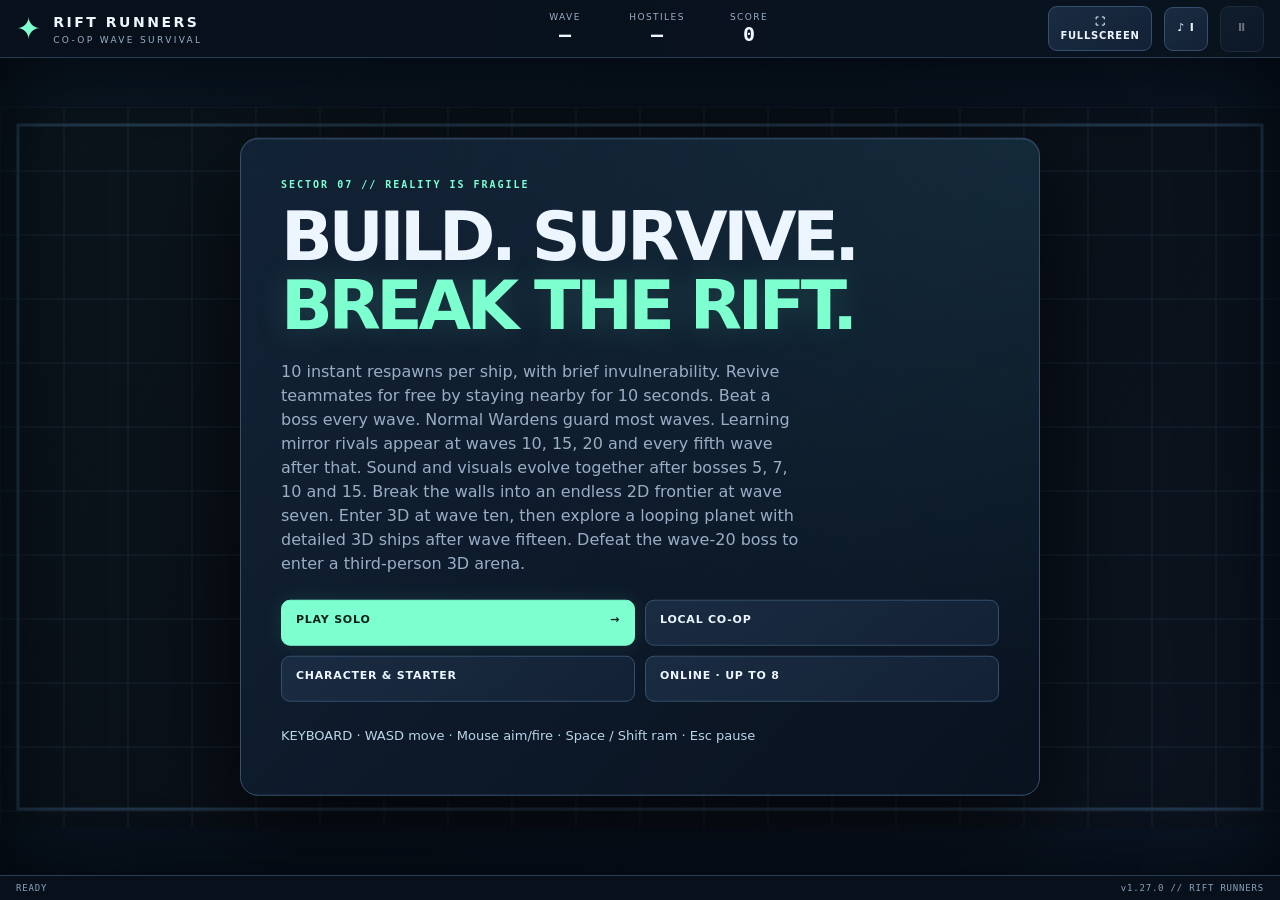
==== commit a2cf949a: "Double skill tree and add five capstone powers (v1.27.0) Expand to 52 connected nodes with deep zoom" ====
--- a/index.html
+++ b/index.html
@@ -7,7 +7,7 @@
   <meta name="description" content="Rift Runners — a peer-to-peer twin-stick wave survival game.">
   <title>Rift Runners</title>
   <link rel="icon" type="image/svg+xml" href="data:image/svg+xml,%3Csvg xmlns='http://www.w3.org/2000/svg' viewBox='0 0 64 64'%3E%3Crect width='64' height='64' rx='14' fill='%23080b12'/%3E%3Cpath d='M32 7 48 25 39 29 51 48 33 40 22 56 23 37 7 32 25 25z' fill='%2368f7c2'/%3E%3C/svg%3E">
-  <link rel="stylesheet" href="style.css?v=1.26.0">
+  <link rel="stylesheet" href="style.css?v=1.27.0">
 </head>
 <body>
   <main>
@@ -66,8 +66,8 @@
         </div>
       </section>
       <section id="skills" class="panel skill-panel hidden" aria-label="Skill tree">
-        <div class="tree-head"><button data-action="skill-close">← BACK</button><b>CONSTELLATION</b><strong id="treePoints"></strong><button id="treeZoomOut" aria-label="Zoom out">−</button><button id="treeZoomIn" aria-label="Zoom in">+</button><button id="treeCenter">CENTER</button></div>
-        <div class="tree-layout"><div id="treeMap" tabindex="0" aria-label="Pan the skill tree"><div id="treeSpace"><div id="treeWorld"><svg id="treeLines" viewBox="0 0 1200 960" aria-hidden="true"></svg></div></div></div>
+        <div class="tree-head"><button data-action="skill-close">← BACK</button><b>CONSTELLATION</b><strong id="treePoints"></strong><button id="treeZoomOut" aria-label="Zoom out">−</button><button id="treeZoomIn" aria-label="Zoom in">+</button><button id="treeCenter">FIT</button></div>
+        <div class="tree-layout"><div id="treeMap" tabindex="0" aria-label="Pan the skill tree"><div id="treeSpace"><div id="treeWorld"><svg id="treeLines" viewBox="0 0 2200 2100" aria-hidden="true"></svg></div></div></div>
         <aside class="tree-detail"><p class="eyebrow">CHOOSE YOUR PATH</p><h2 id="treeName"></h2><p id="treeDescription"></p><p id="treeRequirement"></p><button id="treeUnlock" class="primary">UNLOCK</button><p id="treeHint" class="small-print"></p></aside></div>
       </section>
       <div id="loadoutHud" aria-live="off"></div>
@@ -94,22 +94,22 @@
       <div id="toast" class="toast hidden"></div>
       <div id="touch" class="touch hidden"><div class="stick" id="moveStick" aria-label="Movement stick"><i></i><span>MOVE</span></div><div class="stick fire" id="aimStick" aria-label="Aim and fire stick"><i></i><span>AIM / FIRE</span></div><button id="dashTouch">RAM</button></div>
     </section>
-    <footer><span id="mode">READY</span><span>v1.26.0 // RIFT RUNNERS</span></footer>
+    <footer><span id="mode">READY</span><span>v1.27.0 // RIFT RUNNERS</span></footer>
   </main>
-  <script src="skill-tree.js?v=1.26.0"></script>
-  <script src="skill-ui.js?v=1.26.0"></script>
-  <script src="sphere-world.js?v=1.26.0"></script>
-  <script src="progression.js?v=1.26.0"></script>
-  <script src="rift-frontier.js?v=1.26.0"></script>
-  <script src="rift-visuals.js?v=1.26.0"></script>
-  <script src="rift-models.js?v=1.26.0"></script>
-  <script src="third-person.js?v=1.26.0"></script>
-  <script src="rift-3d.js?v=1.26.0"></script>
-  <script src="fullscreen.js?v=1.26.0"></script>
-  <script src="gamepad.js?v=1.26.0"></script>
-  <script src="network-visuals.js?v=1.26.0"></script>
-  <script src="arcade-feedback.js?v=1.26.0"></script>
-  <script src="combat-grid.js?v=1.26.0"></script>
-  <script src="game.js?v=1.26.0"></script>
+  <script src="skill-tree.js?v=1.27.0"></script>
+  <script src="skill-ui.js?v=1.27.0"></script>
+  <script src="sphere-world.js?v=1.27.0"></script>
+  <script src="progression.js?v=1.27.0"></script>
+  <script src="rift-frontier.js?v=1.27.0"></script>
+  <script src="rift-visuals.js?v=1.27.0"></script>
+  <script src="rift-models.js?v=1.27.0"></script>
+  <script src="third-person.js?v=1.27.0"></script>
+  <script src="rift-3d.js?v=1.27.0"></script>
+  <script src="fullscreen.js?v=1.27.0"></script>
+  <script src="gamepad.js?v=1.27.0"></script>
+  <script src="network-visuals.js?v=1.27.0"></script>
+  <script src="arcade-feedback.js?v=1.27.0"></script>
+  <script src="combat-grid.js?v=1.27.0"></script>
+  <script src="game.js?v=1.27.0"></script>
 </body>
 </html>
--- a/style.css
+++ b/style.css
@@ -25,7 +25,7 @@
 .shop-summary,.shop-scroll{touch-action:pan-y;overscroll-behavior:contain}
 #pane-stats #shopStats{font-size:14px;line-height:2;color:var(--text);overflow-wrap:anywhere}
 #crewList{font-size:12px;max-height:76px;overflow-y:auto;line-height:1.7;margin:8px 0;touch-action:pan-y}#startRoom{width:100%;margin-bottom:10px;min-height:44px}.toast{max-width:calc(100% - 24px);width:max-content;text-align:center;font-size:12px;pointer-events:none}#teamReady{overflow-wrap:anywhere}
-#skills.skill-panel{width:96%;height:calc(100% - 10px);padding:0;overflow:hidden;display:flex;flex-direction:column}.tree-head{display:flex;align-items:center;gap:8px;padding:8px;border-bottom:1px solid var(--line)}.tree-head b{font-size:12px;color:var(--mint)}.tree-head strong{margin-left:auto;font:12px monospace;white-space:nowrap}.tree-head button{padding:8px;min-width:44px;min-height:44px}.tree-layout{display:flex;min-height:0;flex:1}#treeMap{flex:1;min-width:0;overflow:auto;touch-action:pan-x pan-y;overscroll-behavior:contain;background:radial-gradient(ellipse,#152e45,#070d1a)}#treeSpace{position:relative}#treeWorld{position:absolute;left:0;top:0;width:1200px;height:960px;transform-origin:0 0}#treeLines{position:absolute;width:1200px;height:960px;pointer-events:none}#treeLines line{stroke:#364f69;stroke-width:4}#treeLines line.owned{stroke:#91ffd5;filter:drop-shadow(0 0 4px #7dffd0)}.tree-node{position:absolute;width:64px;height:64px;min-height:64px;border-radius:50%;padding:0;font-size:26px;border:2px solid #4f6176;background:#111c2e;color:#8297b0;touch-action:pan-x pan-y}.tree-node.ability{border-radius:16px;outline:3px solid #46576e}.tree-node.available{border-color:var(--node-color);color:var(--node-color);box-shadow:0 0 18px #75cfff33}.tree-node.owned{background:#1b5048;color:#e8fff5;border-color:var(--mint);box-shadow:0 0 18px #7dffd044}.tree-node.chosen{outline:3px solid white;outline-offset:5px}.tree-detail{width:260px;padding:18px;overflow:auto;border-left:1px solid var(--line);background:#0c192a}.tree-detail h2{font-size:22px}.tree-detail p{font-size:12px;line-height:1.6}.tree-detail button{width:100%;margin-bottom:14px}.skill-entry{width:100%;margin-bottom:10px;border-color:#9f82d5;color:#e6c6ff}@media(orientation:landscape) and (max-height:540px){.tree-head{padding:4px;gap:5px}.tree-head b{display:none}.tree-detail{width:190px;padding:10px}.tree-detail h2{font-size:17px}.tree-detail p{font-size:10px;margin-bottom:8px}}@media(orientation:portrait) and (max-width:700px){.tree-head b{display:none}.tree-head{gap:3px;padding:4px}.tree-head button{font-size:9px}.tree-layout{flex-direction:column}.tree-detail{width:100%;max-height:230px;border-left:0;border-top:1px solid var(--line);padding:12px}#treeMap{min-height:170px}.tree-detail h2{font-size:18px;margin-bottom:6px}}
+#skills.skill-panel{width:96%;height:calc(100% - 10px);padding:0;overflow:hidden;display:flex;flex-direction:column}.tree-head{display:flex;align-items:center;gap:8px;padding:8px;border-bottom:1px solid var(--line)}.tree-head b{font-size:12px;color:var(--mint)}.tree-head strong{margin-left:auto;font:12px monospace;white-space:nowrap}.tree-head button{padding:8px;min-width:44px;min-height:44px}.tree-layout{display:flex;min-height:0;flex:1}#treeMap{flex:1;min-width:0;overflow:auto;touch-action:pan-x pan-y;overscroll-behavior:contain;background:radial-gradient(ellipse,#152e45,#070d1a)}#treeSpace{position:relative}#treeWorld{position:absolute;left:0;top:0;width:2200px;height:2100px;transform-origin:0 0}#treeLines{position:absolute;width:2200px;height:2100px;pointer-events:none}#treeLines line{stroke:#364f69;stroke-width:4}#treeLines line.owned{stroke:#91ffd5;filter:drop-shadow(0 0 4px #7dffd0)}.tree-node{position:absolute;width:64px;height:64px;min-height:64px;border-radius:50%;padding:0;font-size:26px;border:2px solid #4f6176;background:#111c2e;color:#8297b0;touch-action:pan-x pan-y}.tree-node.ability{border-radius:16px;outline:3px solid #46576e}.tree-node.available{border-color:var(--node-color);color:var(--node-color);box-shadow:0 0 18px #75cfff33}.tree-node.owned{background:#1b5048;color:#e8fff5;border-color:var(--mint);box-shadow:0 0 18px #7dffd044}.tree-node.chosen{outline:3px solid white;outline-offset:5px}.tree-detail{width:260px;padding:18px;overflow:auto;border-left:1px solid var(--line);background:#0c192a}.tree-detail h2{font-size:22px}.tree-detail p{font-size:12px;line-height:1.6}.tree-detail button{width:100%;margin-bottom:14px}.skill-entry{width:100%;margin-bottom:10px;border-color:#9f82d5;color:#e6c6ff}@media(orientation:landscape) and (max-height:540px){.tree-head{padding:4px;gap:5px}.tree-head b{display:none}.tree-detail{width:190px;padding:10px}.tree-detail h2{font-size:17px}.tree-detail p{font-size:10px;margin-bottom:8px}}@media(orientation:portrait) and (max-width:700px){.tree-head b{display:none}.tree-head{gap:3px;padding:4px}.tree-head button{font-size:9px}.tree-layout{flex-direction:column}.tree-detail{width:100%;max-height:230px;border-left:0;border-top:1px solid var(--line);padding:12px}#treeMap{min-height:170px}.tree-detail h2{font-size:18px;margin-bottom:6px}}
 
 /* Level choices use the whole panel before the market becomes available. */
 .shop.level-pending .shop-browser{display:none}
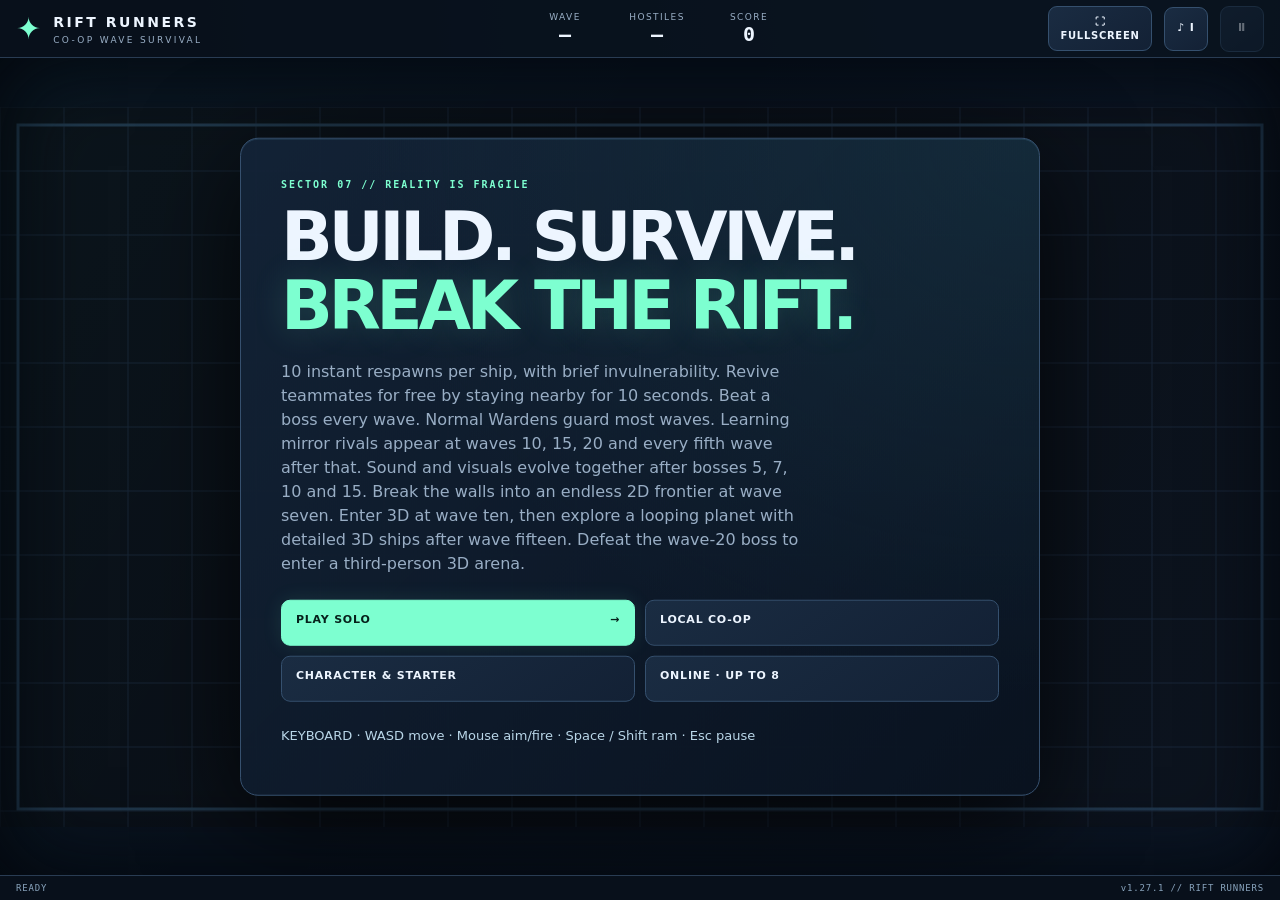
==== commit 4b655559: "Add host-controlled Skip Level button during gameplay" ====
--- a/index.html
+++ b/index.html
@@ -7,7 +7,7 @@
   <meta name="description" content="Rift Runners — a peer-to-peer twin-stick wave survival game.">
   <title>Rift Runners</title>
   <link rel="icon" type="image/svg+xml" href="data:image/svg+xml,%3Csvg xmlns='http://www.w3.org/2000/svg' viewBox='0 0 64 64'%3E%3Crect width='64' height='64' rx='14' fill='%23080b12'/%3E%3Cpath d='M32 7 48 25 39 29 51 48 33 40 22 56 23 37 7 32 25 25z' fill='%2368f7c2'/%3E%3C/svg%3E">
-  <link rel="stylesheet" href="style.css?v=1.27.0">
+  <link rel="stylesheet" href="style.css?v=1.27.1">
 </head>
 <body>
   <main>
@@ -26,6 +26,7 @@
     <section class="stage">
       <canvas id="game" width="1280" height="720" aria-label="Rift Runners game arena"></canvas>
       <div class="scanlines"></div>
+      <button id="skipLevelBtn" class="skip-level hidden" title="Finish this wave and start the next without visiting the shop">SKIP LEVEL →</button>
 
       <section id="menu" class="panel menu">
         <p class="eyebrow">SECTOR 07 // REALITY IS FRAGILE</p>
@@ -94,22 +95,22 @@
       <div id="toast" class="toast hidden"></div>
       <div id="touch" class="touch hidden"><div class="stick" id="moveStick" aria-label="Movement stick"><i></i><span>MOVE</span></div><div class="stick fire" id="aimStick" aria-label="Aim and fire stick"><i></i><span>AIM / FIRE</span></div><button id="dashTouch">RAM</button></div>
     </section>
-    <footer><span id="mode">READY</span><span>v1.27.0 // RIFT RUNNERS</span></footer>
+    <footer><span id="mode">READY</span><span>v1.27.1 // RIFT RUNNERS</span></footer>
   </main>
-  <script src="skill-tree.js?v=1.27.0"></script>
-  <script src="skill-ui.js?v=1.27.0"></script>
-  <script src="sphere-world.js?v=1.27.0"></script>
-  <script src="progression.js?v=1.27.0"></script>
-  <script src="rift-frontier.js?v=1.27.0"></script>
-  <script src="rift-visuals.js?v=1.27.0"></script>
-  <script src="rift-models.js?v=1.27.0"></script>
-  <script src="third-person.js?v=1.27.0"></script>
-  <script src="rift-3d.js?v=1.27.0"></script>
-  <script src="fullscreen.js?v=1.27.0"></script>
-  <script src="gamepad.js?v=1.27.0"></script>
-  <script src="network-visuals.js?v=1.27.0"></script>
-  <script src="arcade-feedback.js?v=1.27.0"></script>
-  <script src="combat-grid.js?v=1.27.0"></script>
-  <script src="game.js?v=1.27.0"></script>
+  <script src="skill-tree.js?v=1.27.1"></script>
+  <script src="skill-ui.js?v=1.27.1"></script>
+  <script src="sphere-world.js?v=1.27.1"></script>
+  <script src="progression.js?v=1.27.1"></script>
+  <script src="rift-frontier.js?v=1.27.1"></script>
+  <script src="rift-visuals.js?v=1.27.1"></script>
+  <script src="rift-models.js?v=1.27.1"></script>
+  <script src="third-person.js?v=1.27.1"></script>
+  <script src="rift-3d.js?v=1.27.1"></script>
+  <script src="fullscreen.js?v=1.27.1"></script>
+  <script src="gamepad.js?v=1.27.1"></script>
+  <script src="network-visuals.js?v=1.27.1"></script>
+  <script src="arcade-feedback.js?v=1.27.1"></script>
+  <script src="combat-grid.js?v=1.27.1"></script>
+  <script src="game.js?v=1.27.1"></script>
 </body>
 </html>
--- a/style.css
+++ b/style.css
@@ -83,3 +83,7 @@
 
 .ship-preview{display:block;width:100%;height:80px;fill:#153246;stroke:#7dffd0;stroke-width:2}.ship-preview path{fill:#d8ffff;stroke:none}#slots button:disabled .ship-preview{stroke:#7890a5}#slots button.selected .ship-preview{filter:drop-shadow(0 0 6px #7dffd088)}
 .shop.level-pending .skill-entry{margin-left:0}
+/* Place the wave skip above the arena, away from movement and firing sticks. */
+.skip-level{position:absolute;top:66px;right:max(10px,env(safe-area-inset-right));z-index:4;min-height:44px;padding:8px 12px;font-size:11px;touch-action:manipulation;background:#10293aee;border-color:var(--mint);color:var(--mint)}
+.skip-level.hidden{display:none}
+@media(orientation:landscape) and (max-height:540px){.skip-level{top:56px;font-size:10px;padding:6px 10px}}
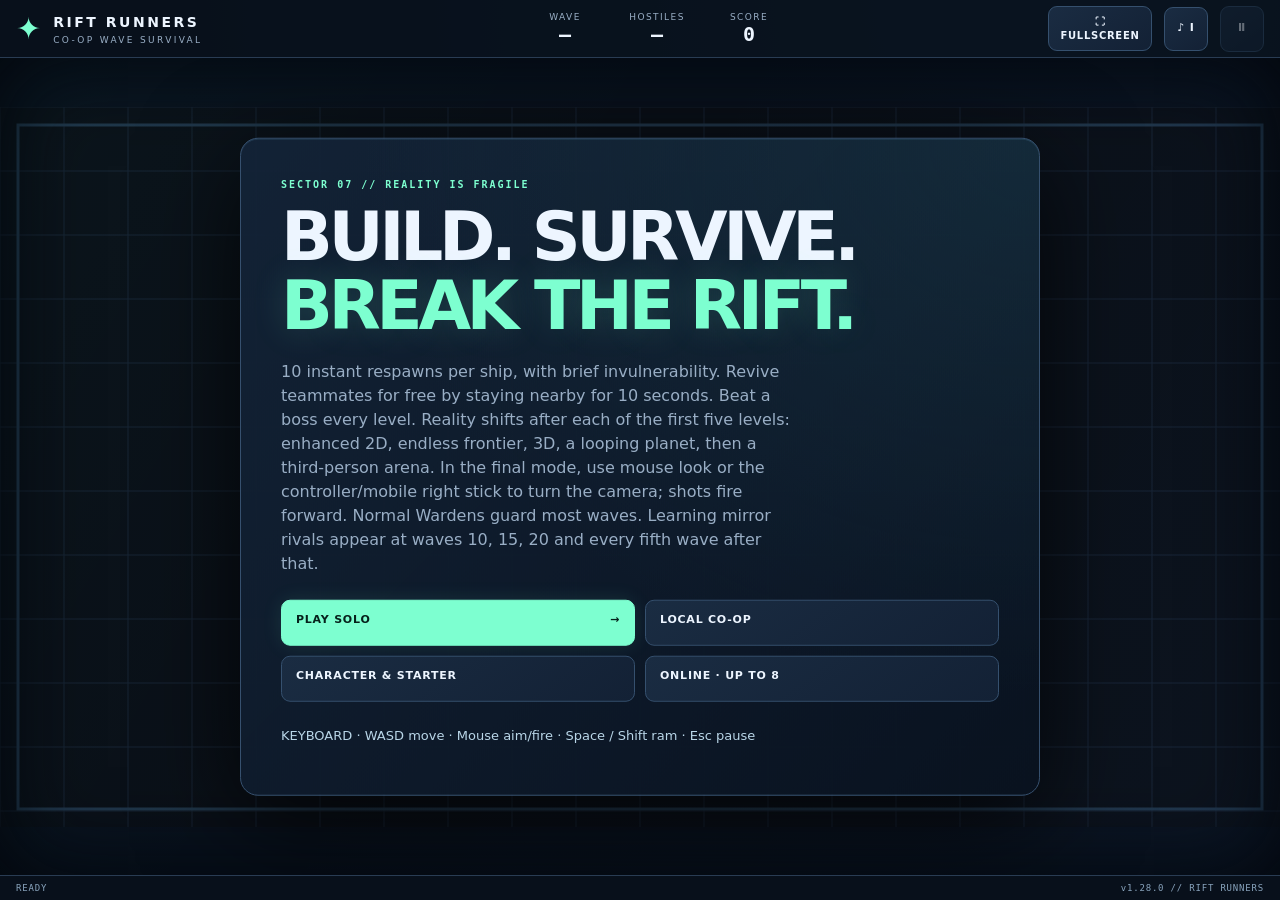
==== commit 1c58724e: "Shift reality after every early level and add third-person look controls" ====
--- a/index.html
+++ b/index.html
@@ -7,7 +7,7 @@
   <meta name="description" content="Rift Runners — a peer-to-peer twin-stick wave survival game.">
   <title>Rift Runners</title>
   <link rel="icon" type="image/svg+xml" href="data:image/svg+xml,%3Csvg xmlns='http://www.w3.org/2000/svg' viewBox='0 0 64 64'%3E%3Crect width='64' height='64' rx='14' fill='%23080b12'/%3E%3Cpath d='M32 7 48 25 39 29 51 48 33 40 22 56 23 37 7 32 25 25z' fill='%2368f7c2'/%3E%3C/svg%3E">
-  <link rel="stylesheet" href="style.css?v=1.27.1">
+  <link rel="stylesheet" href="style.css?v=1.28.0">
 </head>
 <body>
   <main>
@@ -31,7 +31,7 @@
       <section id="menu" class="panel menu">
         <p class="eyebrow">SECTOR 07 // REALITY IS FRAGILE</p>
         <h1>BUILD. SURVIVE.<br><em>BREAK THE RIFT.</em></h1>
-        <p class="lede">10 instant respawns per ship, with brief invulnerability. Revive teammates for free by staying nearby for 10 seconds. Beat a boss every wave. Normal Wardens guard most waves. Learning mirror rivals appear at waves 10, 15, 20 and every fifth wave after that. Sound and visuals evolve together after bosses 5, 7, 10 and 15. Break the walls into an endless 2D frontier at wave seven. Enter 3D at wave ten, then explore a looping planet with detailed 3D ships after wave fifteen. Defeat the wave-20 boss to enter a third-person 3D arena.</p>
+        <p class="lede">10 instant respawns per ship, with brief invulnerability. Revive teammates for free by staying nearby for 10 seconds. Beat a boss every level. Reality shifts after each of the first five levels: enhanced 2D, endless frontier, 3D, a looping planet, then a third-person arena. In the final mode, use mouse look or the controller/mobile right stick to turn the camera; shots fire forward. Normal Wardens guard most waves. Learning mirror rivals appear at waves 10, 15, 20 and every fifth wave after that.</p>
         <div class="actions">
           <button class="primary" data-action="solo">PLAY SOLO <span>→</span></button>
           <button data-action="local">LOCAL CO-OP</button>
@@ -95,22 +95,22 @@
       <div id="toast" class="toast hidden"></div>
       <div id="touch" class="touch hidden"><div class="stick" id="moveStick" aria-label="Movement stick"><i></i><span>MOVE</span></div><div class="stick fire" id="aimStick" aria-label="Aim and fire stick"><i></i><span>AIM / FIRE</span></div><button id="dashTouch">RAM</button></div>
     </section>
-    <footer><span id="mode">READY</span><span>v1.27.1 // RIFT RUNNERS</span></footer>
+    <footer><span id="mode">READY</span><span>v1.28.0 // RIFT RUNNERS</span></footer>
   </main>
-  <script src="skill-tree.js?v=1.27.1"></script>
-  <script src="skill-ui.js?v=1.27.1"></script>
-  <script src="sphere-world.js?v=1.27.1"></script>
-  <script src="progression.js?v=1.27.1"></script>
-  <script src="rift-frontier.js?v=1.27.1"></script>
-  <script src="rift-visuals.js?v=1.27.1"></script>
-  <script src="rift-models.js?v=1.27.1"></script>
-  <script src="third-person.js?v=1.27.1"></script>
-  <script src="rift-3d.js?v=1.27.1"></script>
-  <script src="fullscreen.js?v=1.27.1"></script>
-  <script src="gamepad.js?v=1.27.1"></script>
-  <script src="network-visuals.js?v=1.27.1"></script>
-  <script src="arcade-feedback.js?v=1.27.1"></script>
-  <script src="combat-grid.js?v=1.27.1"></script>
-  <script src="game.js?v=1.27.1"></script>
+  <script src="skill-tree.js?v=1.28.0"></script>
+  <script src="skill-ui.js?v=1.28.0"></script>
+  <script src="sphere-world.js?v=1.28.0"></script>
+  <script src="progression.js?v=1.28.0"></script>
+  <script src="rift-frontier.js?v=1.28.0"></script>
+  <script src="rift-visuals.js?v=1.28.0"></script>
+  <script src="rift-models.js?v=1.28.0"></script>
+  <script src="third-person.js?v=1.28.0"></script>
+  <script src="rift-3d.js?v=1.28.0"></script>
+  <script src="fullscreen.js?v=1.28.0"></script>
+  <script src="gamepad.js?v=1.28.0"></script>
+  <script src="network-visuals.js?v=1.28.0"></script>
+  <script src="arcade-feedback.js?v=1.28.0"></script>
+  <script src="combat-grid.js?v=1.28.0"></script>
+  <script src="game.js?v=1.28.0"></script>
 </body>
 </html>
